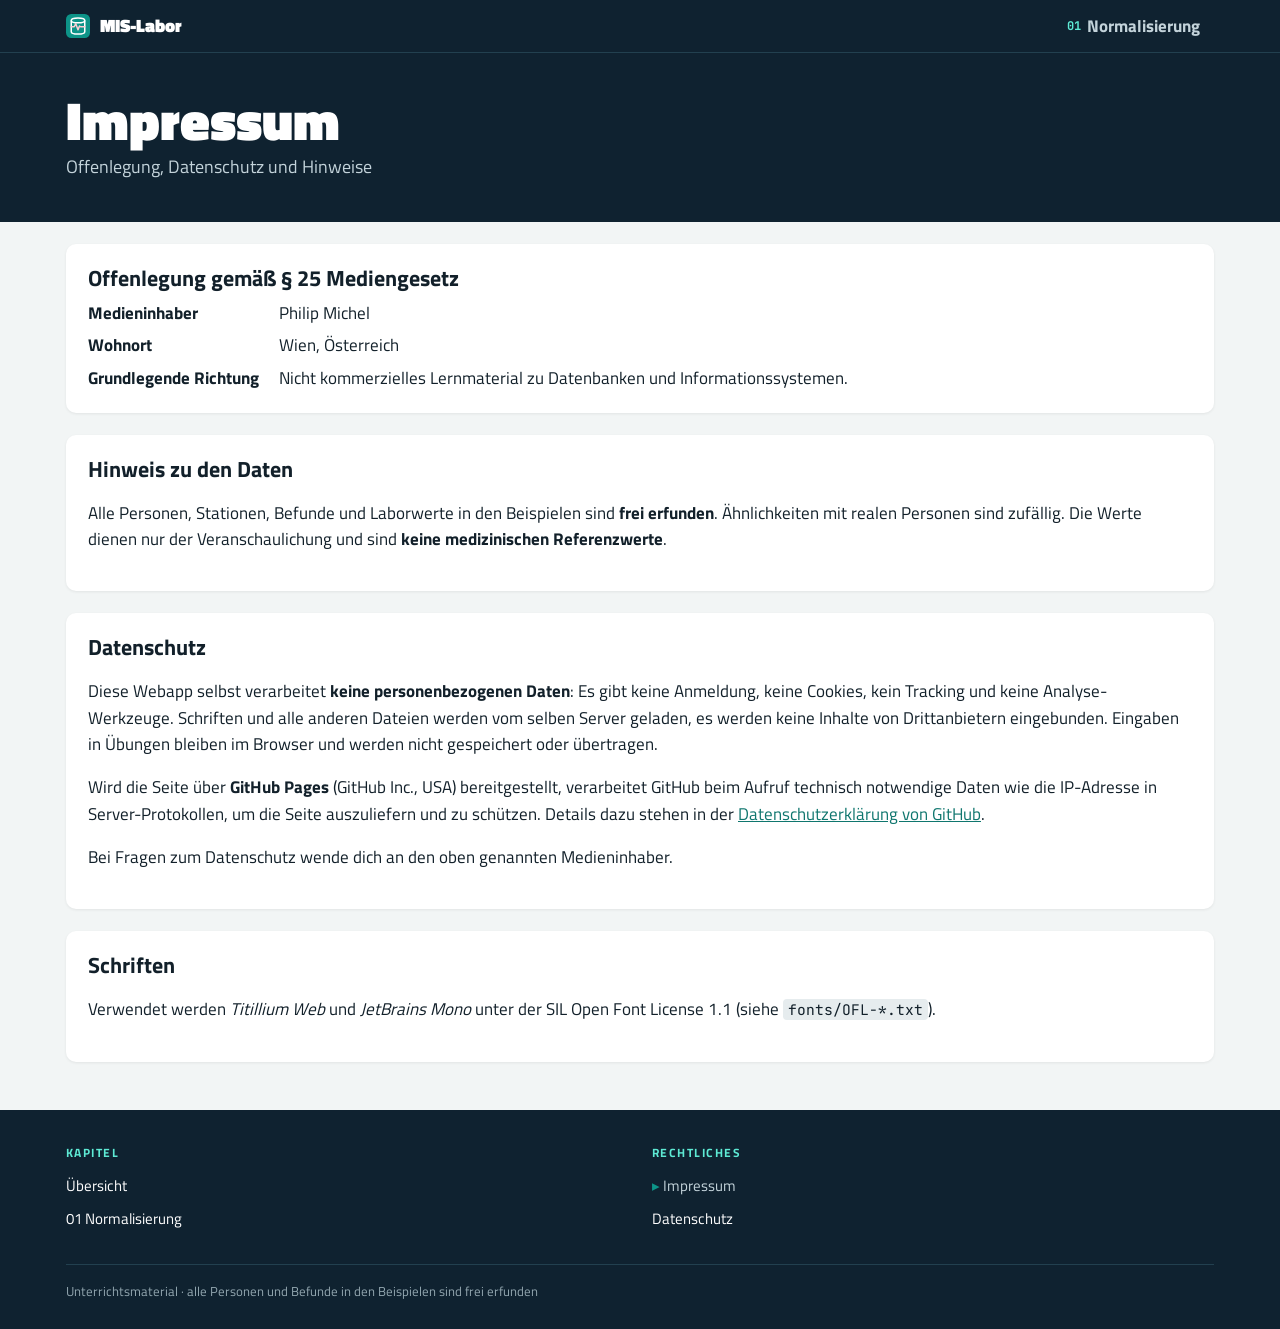
==== impressum.html @ be1316a0 "MIS-Labor: Kapitel 01 Normalisierung Interaktive Lern-Webapp (HTML/CSS/JS, offline lauffähig) mit An" ====
<!doctype html>
<html lang="de">
<head>
  <meta charset="utf-8">
  <meta name="viewport" content="width=device-width, initial-scale=1">
  <title>Impressum · MIS-Labor</title>
  <meta name="robots" content="noindex">
  <link rel="icon" href="img/logo.svg" type="image/svg+xml">
  <link rel="stylesheet" href="css/styles.css">
</head>
<body>
  <a class="skip-link" href="#main">Zum Inhalt springen</a>
  <header class="topbar">
    <div class="wrap topbar-in">
      <a class="brand" href="index.html"><img class="brand-logo" src="img/logo.svg" alt=""><span class="brand-name">MIS-Labor</span></a>
      <nav class="chapter-nav" aria-label="Kapitel">
        <a href="normalisierung.html"><span class="nr">01</span> Normalisierung</a>
      </nav>
    </div>
  </header>

  <div class="hero hero-small">
    <div class="wrap">
      <h1>Impressum<span>Offenlegung, Datenschutz und Hinweise</span></h1>
    </div>
  </div>

  <main id="main" class="wrap legal">
    <section class="section">
      <h3>Offenlegung gemäß § 25 Mediengesetz</h3>
      <dl>
        <dt>Medieninhaber</dt>
        <dd>Philip Michel</dd>
        <dt>Wohnort</dt>
        <dd>Wien, Österreich</dd>
        <dt>Grundlegende Richtung</dt>
        <dd>Nicht kommerzielles Lernmaterial zu Datenbanken und Informationssystemen.</dd>
      </dl>
    </section>

    <section class="section">
      <h3>Hinweis zu den Daten</h3>
      <p>Alle Personen, Stationen, Befunde und Laborwerte in den Beispielen sind <b>frei erfunden</b>. Ähnlichkeiten mit
        realen Personen sind zufällig. Die Werte dienen nur der Veranschaulichung und sind <b>keine medizinischen Referenzwerte</b>.</p>
    </section>

    <section class="section" id="datenschutz">
      <h3>Datenschutz</h3>
      <p>Diese Webapp selbst verarbeitet <b>keine personenbezogenen Daten</b>: Es gibt keine Anmeldung, keine Cookies, kein
        Tracking und keine Analyse-Werkzeuge. Schriften und alle anderen Dateien werden vom selben Server geladen, es werden
        keine Inhalte von Drittanbietern eingebunden. Eingaben in Übungen bleiben im Browser und werden nicht gespeichert
        oder übertragen.</p>
      <p>Wird die Seite über <b>GitHub Pages</b> (GitHub Inc., USA) bereitgestellt, verarbeitet GitHub beim Aufruf technisch
        notwendige Daten wie die IP-Adresse in Server-Protokollen, um die Seite auszuliefern und zu schützen. Details dazu
        stehen in der <a href="https://docs.github.com/de/site-policy/privacy-policies/github-general-privacy-statement"
        rel="noopener" target="_blank">Datenschutzerklärung von GitHub</a>.</p>
      <p>Bei Fragen zum Datenschutz wende dich an den oben genannten Medieninhaber.</p>
    </section>

    <section class="section">
      <h3>Schriften</h3>
      <p>Verwendet werden <i>Titillium Web</i> und <i>JetBrains Mono</i> unter der SIL Open Font License 1.1
        (siehe <code>fonts/OFL-*.txt</code>).</p>
    </section>
  </main>

  <footer class="site-footer">
    <div class="wrap footer-grid">
      <nav aria-labelledby="ft-kapitel">
        <h2 id="ft-kapitel">Kapitel</h2>
        <ul>
          <li><a href="index.html">Übersicht</a></li>
          <li><a href="normalisierung.html">01 Normalisierung</a></li>
        </ul>
      </nav>
      <nav aria-labelledby="ft-recht">
        <h2 id="ft-recht">Rechtliches</h2>
        <ul>
          <li><a href="impressum.html" aria-current="page">Impressum</a></li>
          <li><a href="impressum.html#datenschutz">Datenschutz</a></li>
        </ul>
      </nav>
    </div>
    <div class="wrap"><p class="footer-note">Unterrichtsmaterial · alle Personen und Befunde in den Beispielen sind frei erfunden</p></div>
  </footer>
</body>
</html>
---- css/styles.css ----
/* ---------- Fonts (self-hosted, SIL Open Font License, see fonts/OFL-*.txt) ---------- */
@font-face { font-family: 'Titillium Web'; font-style: normal; font-weight: 400; font-display: swap; src: url('../fonts/titillium-web-latin-400-normal.woff2') format('woff2'); }
@font-face { font-family: 'Titillium Web'; font-style: normal; font-weight: 600; font-display: swap; src: url('../fonts/titillium-web-latin-600-normal.woff2') format('woff2'); }
@font-face { font-family: 'Titillium Web'; font-style: normal; font-weight: 700; font-display: swap; src: url('../fonts/titillium-web-latin-700-normal.woff2') format('woff2'); }
@font-face { font-family: 'Titillium Web'; font-style: normal; font-weight: 900; font-display: swap; src: url('../fonts/titillium-web-latin-900-normal.woff2') format('woff2'); }
@font-face { font-family: 'JetBrains Mono'; font-style: normal; font-weight: 400; font-display: swap; src: url('../fonts/jetbrains-mono-latin-400-normal.woff2') format('woff2'); }
@font-face { font-family: 'JetBrains Mono'; font-style: normal; font-weight: 700; font-display: swap; src: url('../fonts/jetbrains-mono-latin-700-normal.woff2') format('woff2'); }

/* ---------- Design tokens ---------- */
:root {
  --bg: #f2f5f5;
  --surface: #ffffff;
  --ink: #12202a;
  --muted: #566672;
  --line: #d5dde0;
  --accent: #0d9488;          /* teal = "Labor" */
  --accent-dark: #0f766e;
  --accent-soft: #ccfbf1;
  --navy: #0f2230;
  --navy-2: #16303f;
  --alarm: #e11d48;           /* ECG / alarm red */
  --pk: #2563eb;
  --pk-soft: #dbeafe;
  --fk: #d97706;
  --fk-soft: #fef3c7;
  --ok: #15803d;
  --ok-soft: #dcfce7;
  --bad: #b91c1c;
  --bad-soft: #fee2e2;
  --active: #fff7cc;
  /* dependency colours (normalisation) */
  --dep-a: #2563eb;  --dep-a-soft: #dbeafe;   /* depends on key part A */
  --dep-b: #d97706;  --dep-b-soft: #fef3c7;   /* depends on key part B */
  --dep-full: #15803d; --dep-full-soft: #dcfce7; /* depends on the whole key */
  --dep-trans: #9333ea; --dep-trans-soft: #f3e8ff; /* depends on a non-key attribute */
  --radius: 10px;
  --mono: 'JetBrains Mono', Consolas, monospace;
  --sans: 'Titillium Web', 'Segoe UI', system-ui, sans-serif;
  --topbar-h: 52px;
  --subnav-h: 46px;
  --sticky-offset: calc(var(--topbar-h) + var(--subnav-h));
}

* { box-sizing: border-box; }
html { scroll-behavior: smooth; scroll-padding-top: calc(var(--sticky-offset) + 12px); }
@media (prefers-reduced-motion: reduce) { html { scroll-behavior: auto; } }
body { margin: 0; background: var(--bg); color: var(--ink); font: 17px/1.55 var(--sans); }
code, pre { font-family: var(--mono); font-size: .86em; }
code { background: #e6ecee; padding: 1px 5px; border-radius: 4px; }
.wrap { max-width: 1180px; margin: 0 auto; padding: 0 16px; }
.muted { color: var(--muted); font-size: .92em; }
h2, h3 { line-height: 1.2; }
h3 { font-size: 1.35rem; margin: 0 0 .5rem; }
h4 { margin: 0 0 4px; }

/* ---------- Hero with ECG line ---------- */
.hero { background: var(--navy); color: #fff; position: relative; overflow: hidden; padding: 40px 0 32px; }
.ecg { position: absolute; inset: auto 0 10px 0; width: 100%; height: 90px; opacity: .35; pointer-events: none; }
.ecg path { fill: none; stroke: var(--alarm); stroke-width: 2.5; stroke-linejoin: round; stroke-dasharray: 2000; stroke-dashoffset: 2000; animation: ecg 4s linear infinite; }
@keyframes ecg { 0% { stroke-dashoffset: 2000; } 70%, 100% { stroke-dashoffset: 0; } }
@media (prefers-reduced-motion: reduce) { .ecg path { animation: none; stroke-dashoffset: 0; } }
.hero .wrap { position: relative; }
.eyebrow { color: #5eead4; font-weight: 700; letter-spacing: .12em; text-transform: uppercase; margin: 0; }
.hero h1 { font-size: clamp(2.4rem, 7vw, 4.4rem); font-weight: 900; margin: 0 0 18px; line-height: 1; }
.hero h1 span { display: block; font-size: .34em; font-weight: 400; color: #c3d3da; margin-top: 10px; }

/* ---------- Sections ---------- */
section { padding-top: 28px; }
.part { font-size: 2rem; font-weight: 900; border-bottom: 4px solid var(--accent); padding-bottom: 6px; }
.part span { background: var(--accent); color: #fff; padding: 0 12px; margin-right: 10px; display: inline-block; border-radius: 6px; }
.section { background: var(--surface); border-radius: var(--radius); padding: 22px; margin: 22px 0; box-shadow: 0 1px 3px rgb(0 0 0 / .07); }
.panel { border: 1px solid var(--line); border-radius: var(--radius); padding: 16px; background: #fafcfc; }
.two-col { display: grid; grid-template-columns: 1.3fr 1fr; gap: 24px; align-items: start; }
.two-col > *, .db-info > *, .scene-tables > * { min-width: 0; }
.pk { color: var(--pk); background: var(--pk-soft); border-radius: 4px; padding: 0 4px; font-family: var(--mono); font-size: .85em; }
.fk { color: var(--fk); background: var(--fk-soft); border-radius: 4px; padding: 0 4px; font-family: var(--mono); font-size: .85em; }
.schema { font-family: var(--mono); font-size: .92rem; background: #eef3f4; border-radius: 6px; padding: 6px 10px; display: inline-block; margin: 4px 0; }
.schema u { text-decoration-thickness: 2px; text-underline-offset: 3px; }
.schema .fkref { color: var(--fk); }
.callout { background: var(--accent-soft); border-left: 5px solid var(--accent); padding: 10px 14px; border-radius: 0 var(--radius) var(--radius) 0; margin: 12px 0; }
.callout p { margin: 4px 0 0; }

/* ---------- Buttons & chips ---------- */
.btn {
  font: 600 .95rem var(--sans); border: 2px solid var(--navy); background: #fff; color: var(--ink);
  padding: 6px 14px; border-radius: 6px; cursor: pointer;
}
.btn:hover:not(:disabled) { background: #e6ecee; }
.btn.primary { background: var(--accent); border-color: var(--accent); color: #fff; }
.btn.primary:hover:not(:disabled) { background: var(--accent-dark); }
.btn:disabled { opacity: .4; cursor: not-allowed; }
.btn.ghost-btn { border-color: transparent; }
.chips { display: flex; flex-wrap: wrap; gap: 6px; }
.chip {
  font: 600 .9rem var(--sans); border: 2px solid var(--line); background: #fff; border-radius: 999px;
  padding: 4px 12px; cursor: pointer; color: var(--ink);
}
.chip:hover { border-color: var(--navy); }
.chip.active, .chip[aria-pressed="true"] { background: var(--navy); color: #fff; border-color: var(--navy); }
:focus-visible { outline: 3px solid var(--pk); outline-offset: 2px; }

/* ---------- Relation tables ---------- */
.rel { display: inline-flex; flex-direction: column; max-width: 100%; vertical-align: top; }
.rel-title { font-weight: 700; margin-bottom: 4px; display: flex; align-items: center; gap: 8px; flex-wrap: wrap; }
.rel-title .v { font-size: 1.05rem; }
.rel-badge { font-size: .72rem; font-weight: 700; text-transform: uppercase; letter-spacing: .06em; padding: 1px 8px; border-radius: 999px; background: var(--ok-soft); color: var(--ok); }
.rel-badge.warn { background: var(--bad-soft); color: var(--bad); }
.tbl-scroll { overflow-x: auto; max-width: 100%; }
table.data { border-collapse: collapse; font-size: .88rem; background: #fff; }
table.data th, table.data td { border: 1px solid var(--line); padding: 3px 8px; text-align: left; white-space: nowrap; vertical-align: top; transition: background .3s; }
table.data th { background: #e6ecee; font-weight: 700; }
table.data .v { display: inline-block; }
table.data th.is-pk .v { text-decoration: underline; text-decoration-thickness: 2px; text-underline-offset: 3px; }
table.data th.is-pk::before { content: '🔑 '; font-size: .8em; }
table.data th.is-fk::after { content: ' FK'; font: 700 .65rem var(--mono); color: var(--fk); vertical-align: super; }
table.data td.is-pk { font-weight: 700; }
/* column marks */
table.data .m-nonatomic { background: repeating-linear-gradient(-45deg, #fff, #fff 6px, #ffe4e6 6px, #ffe4e6 12px); }
table.data th.m-nonatomic { color: var(--bad); }
table.data .m-repeat { background: repeating-linear-gradient(-45deg, #fff, #fff 6px, #fee2e2 6px, #fee2e2 12px); }
table.data th.m-repeat { color: var(--bad); }
table.data .m-new { background: #ecfeff; }
table.data th.m-new { background: #a5f3fc; }
table.data .m-dep-a { background: var(--dep-a-soft); }
table.data th.m-dep-a { background: #bfdbfe; color: #1e3a8a; }
table.data .m-dep-b { background: var(--dep-b-soft); }
table.data th.m-dep-b { background: #fde68a; color: #78350f; }
table.data .m-dep-full { background: var(--dep-full-soft); }
table.data th.m-dep-full { background: #bbf7d0; color: #14532d; }
table.data .m-dep-trans { background: var(--dep-trans-soft); }
table.data th.m-dep-trans { background: #e9d5ff; color: #581c87; }
table.data .m-key { background: #f1f5f9; }
/* cell / row marks */
table.data td.redundant { box-shadow: inset 0 0 0 2px #facc15; background-image: linear-gradient(#fef9c3, #fef9c3); }
table.data td.conflict { box-shadow: inset 0 0 0 2px var(--bad); background: var(--bad-soft) !important; color: var(--bad); font-weight: 700; }
table.data tr.dup td { opacity: .5; text-decoration: line-through; text-decoration-color: var(--bad); text-decoration-thickness: 2px; }
table.data tr.hit td { background: var(--active); }
table.data tr.gone td { background: var(--bad-soft); text-decoration: line-through; color: var(--bad); }
table.data tr.added td { background: var(--ok-soft); }
table.data tr.error td { background: var(--bad-soft); }
table.data tr.dim td { opacity: .4; }
.null { color: var(--muted); font-style: italic; }
.group-list { display: flex; flex-direction: column; gap: 2px; }
.group-item { display: inline-block; background: #fff; border: 1px dashed var(--bad); border-radius: 4px; padding: 0 5px; font-size: .82rem; }
.show-redundancy-off table.data td.redundant { box-shadow: none; background-image: none; }

/* ---------- Normalisation stepper ---------- */
.stage-bar { display: flex; flex-wrap: wrap; gap: 4px; margin-bottom: 12px; }
.stage {
  flex: 1 1 120px; display: flex; flex-direction: column; background: #e6ecee; padding: 8px 18px 8px 14px; border: 0;
  clip-path: polygon(0 0, calc(100% - 12px) 0, 100% 50%, calc(100% - 12px) 100%, 0 100%); text-align: left;
  font: inherit; color: inherit; cursor: pointer; transition: background .3s;
}
.stage b { font-family: var(--mono); }
.stage small { color: var(--muted); line-height: 1.2; }
.stage.done { background: var(--accent-soft); }
.stage.current { background: var(--accent); color: #fff; }
.stage.current small { color: #d1faf5; }
.step-toolbar { display: flex; flex-wrap: wrap; gap: 10px; align-items: center; justify-content: space-between; }
.controls { display: flex; flex-wrap: wrap; gap: 6px; align-items: center; }
.step-dots { display: flex; gap: 5px; flex-wrap: wrap; }
.step-dot { width: 14px; height: 14px; border-radius: 50%; border: 2px solid var(--navy); background: #fff; padding: 0; cursor: pointer; }
.step-dot.done { background: var(--accent-soft); border-color: var(--accent); }
.step-dot.current { background: var(--accent); border-color: var(--accent); transform: scale(1.25); }
.scene-head { display: flex; justify-content: space-between; align-items: baseline; flex-wrap: wrap; gap: 6px; margin-top: 14px; }
.scene-head h4 { font-size: 1.2rem; }
.scene-count { font: 700 .85rem var(--mono); color: var(--muted); }
.narration { background: #fff; border-left: 5px solid var(--accent); padding: 10px 14px; margin: 8px 0 14px; border-radius: 0 var(--radius) var(--radius) 0; min-height: 4.8em; }
.narration p { margin: 0 0 6px; }
.narration p:last-child { margin-bottom: 0; }
.scene-tables { display: flex; flex-wrap: wrap; gap: 18px 22px; align-items: flex-start; min-height: 200px; }
.fd-list { display: flex; flex-wrap: wrap; gap: 8px; margin: 0 0 12px; }
.fd { font: .85rem var(--mono); padding: 3px 10px; border-radius: 6px; border: 2px solid; background: #fff; }
.fd.k-dep-a { border-color: var(--dep-a); color: #1e3a8a; background: var(--dep-a-soft); }
.fd.k-dep-b { border-color: var(--dep-b); color: #78350f; background: var(--dep-b-soft); }
.fd.k-dep-full { border-color: var(--dep-full); color: #14532d; background: var(--dep-full-soft); }
.fd.k-dep-trans { border-color: var(--dep-trans); color: #581c87; background: var(--dep-trans-soft); }
.fd.k-ok { border-color: var(--line); color: var(--muted); }
.scene-foot { display: flex; flex-wrap: wrap; gap: 14px; justify-content: space-between; align-items: center; margin-top: 14px; font-size: .9rem; }
.legend { display: flex; flex-wrap: wrap; gap: 6px 14px; color: var(--muted); }
.legend span::before { content: ''; display: inline-block; width: 12px; height: 12px; border-radius: 3px; margin-right: 5px; vertical-align: -1px; background: var(--c); border: 1px solid rgb(0 0 0 / .15); }
.redundancy-meter { font-weight: 700; }
.redundancy-meter b { font: 700 1.1rem var(--mono); padding: 0 6px; border-radius: 4px; background: #fef9c3; }
.redundancy-meter b.zero { background: var(--ok-soft); color: var(--ok); }
label.toggle { display: inline-flex; gap: 6px; align-items: center; cursor: pointer; }

/* final schema diagram */
.erd { display: flex; flex-wrap: wrap; align-items: center; gap: 4px; margin-top: 10px; }
.erd-box { border: 2px solid var(--navy); border-radius: 8px; background: #fff; overflow: hidden; min-width: 130px; font-size: .85rem; }
.erd-box b { display: block; background: var(--navy); color: #fff; padding: 2px 10px; }
.erd-box div { padding: 1px 10px; font-family: var(--mono); font-size: .8rem; }
.erd-box .pkline { text-decoration: underline; }
.erd-box .fkline { color: var(--fk); }
.erd-link { font: 700 .8rem var(--mono); color: var(--accent-dark); text-align: center; padding: 0 4px; }
.erd-link::before { content: ''; display: block; border-top: 3px solid var(--accent); width: 46px; margin: 0 auto 2px; }

/* ---------- Anomaly demo & FD detective ---------- */
.tabs { display: flex; flex-wrap: wrap; gap: 6px; margin-bottom: 12px; }
.anomaly-text { margin: 0 0 10px; }
.anomaly-verdict { margin-top: 12px; padding: 10px 14px; border-radius: var(--radius); }
.anomaly-verdict.bad { background: var(--bad-soft); border-left: 5px solid var(--bad); }
.anomaly-verdict.good { background: var(--ok-soft); border-left: 5px solid var(--ok); }
.anomaly-verdict p { margin: 4px 0 0; }
.fd-builder { display: flex; flex-wrap: wrap; align-items: center; gap: 10px; margin: 8px 0 12px; }
.fd-side { display: flex; flex-direction: column; gap: 4px; }
.fd-side small { font-weight: 700; color: var(--muted); text-transform: uppercase; letter-spacing: .06em; font-size: .72rem; }
.fd-arrow { font: 900 1.8rem var(--sans); color: var(--accent); }
.fd-result { padding: 10px 14px; border-radius: var(--radius); margin-bottom: 12px; min-height: 3em; }
.fd-result.ok { background: var(--ok-soft); }
.fd-result.bad { background: var(--bad-soft); }
.fd-result.info { background: #eef3f4; }

/* ---------- Rules ---------- */
.rules { display: grid; grid-template-columns: repeat(auto-fill, minmax(260px, 1fr)); gap: 12px; }
.rule { border-left: 5px solid var(--accent); background: #f7fafa; padding: 10px 14px; border-radius: 0 var(--radius) var(--radius) 0; }
.rule p, .rule ul { margin: 4px 0 0; font-size: .95rem; }
.rule ul { padding-left: 1.1em; }
.rule .nf { font: 900 1.4rem var(--mono); color: var(--accent-dark); }
.anomaly-cards { display: grid; grid-template-columns: repeat(auto-fill, minmax(230px, 1fr)); gap: 12px; }
.anomaly-card { border: 2px solid var(--bad-soft); border-radius: var(--radius); padding: 10px 14px; background: #fff; }
.anomaly-card b { color: var(--bad); }
.anomaly-card p { margin: 4px 0 0; font-size: .95rem; }

/* ---------- Exercises ---------- */
.exercises { display: flex; flex-direction: column; gap: 22px; margin: 18px 0 40px; }
.exercise { background: var(--surface); border-radius: var(--radius); padding: 20px 22px; box-shadow: 0 1px 3px rgb(0 0 0 / .07); border-top: 5px solid var(--navy); }
.ex-head { display: flex; align-items: center; gap: 12px; flex-wrap: wrap; }
.ex-head h3 { margin: 0; }
.level { font-size: .8rem; font-weight: 700; text-transform: uppercase; padding: 2px 10px; border-radius: 999px; }
.level-leicht { background: var(--ok-soft); color: var(--ok); }
.level-mittel { background: var(--fk-soft); color: #92400e; }
.level-schwer { background: var(--bad-soft); color: var(--bad); }
.ex-actions { display: flex; gap: 8px; flex-wrap: wrap; margin-top: 14px; }
.feedback { margin-top: 12px; padding: 10px 14px; border-radius: var(--radius); font-weight: 600; }
.feedback.ok { background: var(--ok-soft); color: var(--ok); }
.feedback.wrong { background: var(--bad-soft); color: var(--bad); }
.feedback.info { background: var(--pk-soft); color: #1e3a8a; }
.solution { margin-top: 10px; border-top: 1px dashed var(--line); padding-top: 10px; }
.solution p { margin: 4px 0; }

/* drag & drop */
.dd-pool { display: flex; flex-wrap: wrap; gap: 8px; min-height: 64px; padding: 10px; border: 2px dashed var(--line); border-radius: var(--radius); }
.dd-pool::before { content: attr(data-label); width: 100%; font-size: .75rem; color: var(--muted); text-transform: uppercase; letter-spacing: .06em; }
.dd-zones { display: grid; grid-template-columns: repeat(auto-fill, minmax(220px, 1fr)); gap: 10px; margin-top: 12px; }
.zone { border: 2px solid var(--accent); border-radius: var(--radius); background: #f6fdfc; cursor: pointer; }
.zone-head { background: var(--accent-soft); padding: 6px 10px; display: flex; flex-direction: column; border-radius: 8px 8px 0 0; }
.zone-head small { font-family: var(--mono); font-size: .75rem; color: var(--muted); }
.zone-drop { min-height: 70px; padding: 6px; display: flex; flex-direction: column; gap: 6px; }
.zone.over, .dd-pool.over { background: var(--active); }
.card {
  display: flex; flex-direction: column; background: #fff; border: 2px solid var(--navy); border-radius: 8px;
  padding: 4px 10px; cursor: grab; user-select: none; line-height: 1.3; font-size: .95rem;
}
.card.attr { font-family: var(--mono); font-size: .85rem; border-color: var(--fk); flex-direction: row; align-self: flex-start; }
.card small { font-family: var(--mono); font-size: .75rem; color: var(--muted); }
.card.dragging { opacity: .4; }
.card.selected { box-shadow: 0 0 0 3px var(--pk); }
.card.right { border-color: var(--ok); background: var(--ok-soft); }
.card.wrong { border-color: var(--bad); background: var(--bad-soft); }
.zone-drop.attrs { flex-direction: row; flex-wrap: wrap; align-content: flex-start; }

/* column pick */
.pick-table th { cursor: pointer; user-select: none; }
.pick-table th button { all: unset; cursor: pointer; display: block; }
.pick-table th button:focus-visible { outline: 3px solid var(--pk); outline-offset: 2px; }
.pick-table th.picked, .pick-table td.picked { background: #ffe4e6; }
.pick-table th.picked { box-shadow: inset 0 -3px 0 var(--bad); }
.pick-table th.right, .pick-table td.right { background: var(--ok-soft); }
.pick-table th.wrong, .pick-table td.wrong { background: var(--bad-soft); }
.pick-table th.missed { box-shadow: inset 0 0 0 3px var(--fk); }

/* choice quiz */
.quiz { padding-left: 1.3em; display: flex; flex-direction: column; gap: 12px; }
.quiz li { padding: 8px 10px; border-radius: var(--radius); border: 2px solid transparent; }
.quiz li.right { border-color: var(--ok); background: var(--ok-soft); }
.quiz li.wrong { border-color: var(--bad); background: var(--bad-soft); }
.quiz .facts { margin: 4px 0; color: var(--muted); font-size: .95rem; }
.quiz .choices { margin-top: 6px; }
.mark { font-weight: 900; margin-left: 8px; }
.why { display: block; margin: 6px 0 0; font-style: italic; }

/* ---------- Site navigation ---------- */
.skip-link {
  position: absolute; left: 16px; top: -100px; z-index: 100; background: var(--surface); color: var(--ink);
  padding: 10px 16px; border-radius: 0 0 var(--radius) var(--radius); font-weight: 700;
}
.skip-link:focus { top: 0; }
.topbar { position: sticky; top: 0; z-index: 30; background: var(--navy); border-bottom: 1px solid #22404f; }
.topbar-in { display: flex; align-items: stretch; justify-content: space-between; gap: 12px; height: var(--topbar-h); }
.topbar a { display: flex; align-items: center; color: #c3d3da; text-decoration: none; font-weight: 700; }
.topbar a:hover { color: #fff; }
.topbar a:focus-visible { outline-color: #fff; outline-offset: -3px; }
.brand { gap: 10px; color: #fff !important; font-size: 1.1rem; font-weight: 900 !important; }
.brand-logo { width: 24px; height: 24px; flex: none; }
.chapter-nav { display: flex; align-items: stretch; }
.chapter-nav a { position: relative; gap: 6px; padding: 0 14px; }
.chapter-nav .nr { font: 700 .75rem var(--mono); color: #5eead4; }
.chapter-nav a[aria-current="page"] { color: #fff; background: var(--navy-2); }
.chapter-nav a[aria-current="page"]::after { content: ''; position: absolute; left: 10px; right: 10px; bottom: 0; height: 3px; background: var(--accent); }
.subnav {
  position: sticky; top: var(--topbar-h); z-index: 29; background: rgb(255 255 255 / .94);
  backdrop-filter: blur(8px); border-bottom: 1px solid var(--line); box-shadow: 0 2px 8px rgb(0 0 0 / .05);
}
.subnav-in { display: flex; align-items: stretch; gap: 4px; height: var(--subnav-h); overflow-x: auto; scrollbar-width: none; }
.subnav a {
  display: flex; align-items: center; white-space: nowrap; padding: 0 14px; color: var(--muted); text-decoration: none;
  font-weight: 600; border-bottom: 3px solid transparent; margin-bottom: -1px;
}
.subnav a:hover { color: var(--ink); }
.subnav a[aria-current="location"] { color: var(--ink); border-bottom-color: var(--accent); }
.sub-short { display: none; }

/* Footer */
.site-footer { background: var(--navy); color: #c3d3da; margin-top: 48px; padding: 36px 0 28px; font-size: .95rem; }
.footer-grid { display: grid; grid-template-columns: repeat(auto-fit, minmax(180px, 1fr)); gap: 24px; }
.site-footer h2 { margin: 0 0 8px; font-size: .78rem; letter-spacing: .12em; text-transform: uppercase; color: #5eead4; }
.site-footer ul { list-style: none; margin: 0; padding: 0; }
.site-footer li a { display: inline-block; padding: 5px 0; color: #fff; text-decoration: none; }
.site-footer li a:hover { text-decoration: underline; text-decoration-color: var(--accent); text-underline-offset: 4px; }
.site-footer a[aria-current="page"] { color: #c3d3da; }
.site-footer a[aria-current="page"]::before { content: '▸ '; color: var(--accent); }
.footer-note { margin: 28px 0 0; padding-top: 16px; border-top: 1px solid #22404f; font-size: .82rem; color: #93a7b0; }
.site-footer a:focus-visible { outline-color: #fff; }

/* ---------- Landing page ---------- */
.chapters { display: grid; grid-template-columns: repeat(auto-fit, minmax(300px, 1fr)); gap: 22px; margin: 28px 0; }
.chapter {
  position: relative; display: flex; flex-direction: column; background: var(--surface); color: var(--ink); text-decoration: none;
  border-radius: var(--radius); padding: 24px; box-shadow: 0 1px 3px rgb(0 0 0 / .08); border-top: 6px solid var(--accent);
  transition: transform .15s, box-shadow .15s;
}
a.chapter:hover { transform: translateY(-3px); box-shadow: 0 10px 24px rgb(0 0 0 / .12); }
.chapter.soon { border-top-color: var(--line); background: transparent; box-shadow: none; border: 2px dashed var(--line); color: var(--muted); }
.chapter-nr { position: absolute; top: 10px; right: 18px; font: 900 3.6rem/1 var(--sans); color: #e6ecee; }
.chapter h2 { margin: 0; font-size: 2rem; font-weight: 900; }
.chapter-sub { margin: 0 0 12px; color: var(--muted); }
.chapter-preview { display: flex; flex-wrap: wrap; gap: 6px; align-items: center; font: .8rem var(--mono); }
.chapter-preview span { background: var(--navy); color: #fff; padding: 2px 8px; border-radius: 4px; }
.chapter-preview i { color: var(--accent); font-style: normal; font-weight: 700; }
.chapter ul { padding-left: 1.2em; margin: 14px 0; flex: 1; }
.chapter-go { font-weight: 700; color: var(--accent-dark); }
.disclaimer { background: var(--fk-soft); border-left: 4px solid var(--fk); padding: 8px 12px; border-radius: 0 var(--radius) var(--radius) 0; font-size: .92rem; }

/* ---------- Legal page ---------- */
.hero-small { padding-bottom: 28px; }
.hero-small h1 { font-size: clamp(2rem, 6vw, 3.4rem); }
.legal dl { display: grid; grid-template-columns: max-content 1fr; gap: 6px 20px; margin: 0; }
.legal dt { font-weight: 700; }
.legal dd { margin: 0; }
.legal a { color: var(--accent-dark); }
@media (max-width: 520px) { .legal dl { grid-template-columns: 1fr; } .legal dd { margin-bottom: 8px; } }

/* ---------- Responsive ---------- */
@media (max-width: 820px) {
  :root { --sticky-offset: var(--topbar-h); }
  .subnav { position: static; }
  .two-col { grid-template-columns: 1fr; }
  .section { padding: 16px; }
}
@media (max-width: 520px) {
  .brand-name { position: absolute; width: 1px; height: 1px; overflow: hidden; clip: rect(0 0 0 0); white-space: nowrap; }
  .chapter-nav a { padding: 0 10px; }
  .sub-long { display: none; }
  .sub-short { display: inline; }
  .stage small { display: none; }
}

/* ---------- Misc additions ---------- */
.narration .ok, p.ok { color: var(--ok); }
pre.sql {
  background: var(--navy); color: #e6f0f3; padding: 14px 16px; border-radius: var(--radius);
  overflow-x: auto; margin: 10px 0; border-left: 5px solid var(--accent); white-space: pre;
}
.check-flow { display: flex; flex-wrap: wrap; align-items: stretch; gap: 6px; margin-top: 12px; }
.check-q { flex: 1 1 200px; background: #fff; border: 2px solid var(--navy); border-radius: var(--radius); padding: 8px 12px; }
.check-q b { font-family: var(--mono); color: var(--accent-dark); }
.check-q p { margin: 2px 0 0; font-size: .95rem; }
.check-arrow { align-self: center; font: 900 1.4rem var(--sans); color: var(--accent); }
.goals { display: grid; grid-template-columns: repeat(auto-fill, minmax(200px, 1fr)); gap: 10px; margin: 10px 0 16px; }
.goal { background: var(--accent-soft); border-radius: var(--radius); padding: 10px 14px; }
.goal b { display: block; }
.fd-def { font: 700 1.4rem var(--mono); text-align: center; background: #eef3f4; border-radius: var(--radius); padding: 12px; margin: 8px 0; }
.fd-def small { display: block; font: 400 .95rem var(--sans); color: var(--muted); }

[hidden] { display: none !important; }
/* inline-block values do not inherit text-decoration from the cell */
table.data tr.dup .v, table.data tr.gone .v { text-decoration: line-through; text-decoration-color: var(--bad); text-decoration-thickness: 2px; }
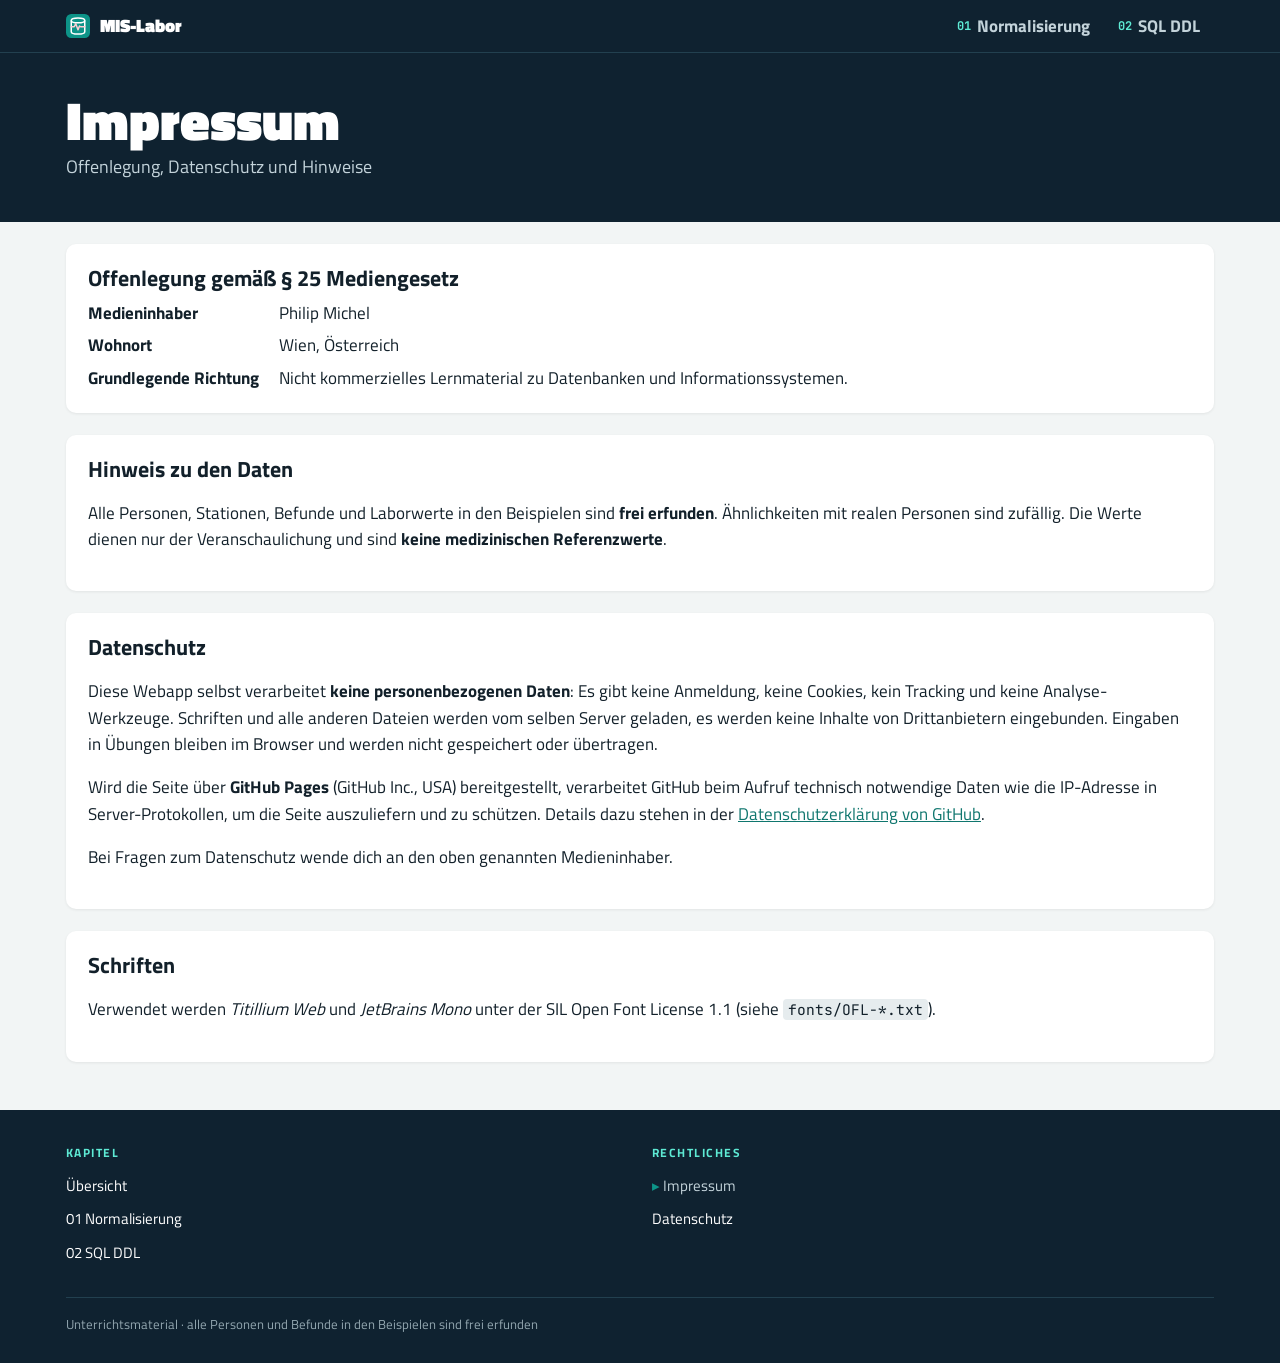
==== commit 4b9dade4: "MIS-Labor: Kapitel 02 SQL DDL Neue Seite ddl.html mit Verstehen-Teil (Teilsprachen, Namenskonvention" ====
--- a/impressum.html
+++ b/impressum.html
@@ -15,6 +15,7 @@
       <a class="brand" href="index.html"><img class="brand-logo" src="img/logo.svg" alt=""><span class="brand-name">MIS-Labor</span></a>
       <nav class="chapter-nav" aria-label="Kapitel">
         <a href="normalisierung.html"><span class="nr">01</span> Normalisierung</a>
+        <a href="ddl.html"><span class="nr">02</span> SQL DDL</a>
       </nav>
     </div>
   </header>
@@ -71,6 +72,7 @@
         <ul>
           <li><a href="index.html">Übersicht</a></li>
           <li><a href="normalisierung.html">01 Normalisierung</a></li>
+          <li><a href="ddl.html">02 SQL DDL</a></li>
         </ul>
       </nav>
       <nav aria-labelledby="ft-recht">
--- a/css/styles.css
+++ b/css/styles.css
@@ -385,3 +385,6 @@
 [hidden] { display: none !important; }
 /* inline-block values do not inherit text-decoration from the cell */
 table.data tr.dup .v, table.data tr.gone .v { text-decoration: line-through; text-decoration-color: var(--bad); text-decoration-thickness: 2px; }
+
+.ex-task { margin: 1em 0; }
+.ex-task > :first-child { margin-top: 0; }
